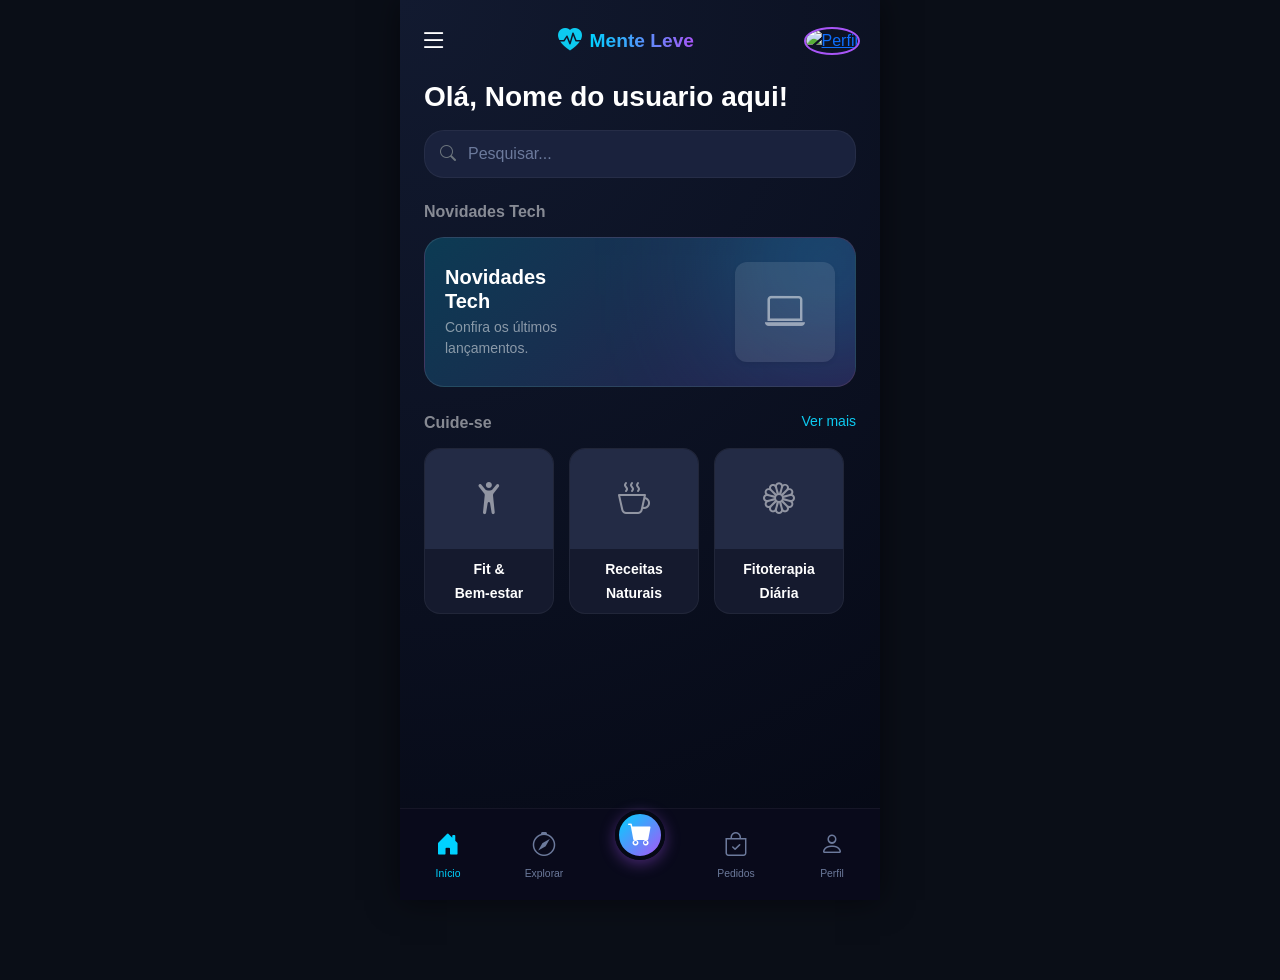
==== Trabalho hands On/index.html @ 8ce1e699 "Add files via upload" ====
<!DOCTYPE html>
<html lang="pt-BR">
<head>
  <meta charset="UTF-8">
  <meta name="viewport" content="width=device-width, initial-scale=1.0">
  <title>Mente Leve - Home</title>
  <!-- Bootstrap 5 CSS -->
  <link href="https://cdn.jsdelivr.net/npm/bootstrap@5.3.2/dist/css/bootstrap.min.css" rel="stylesheet">
  <!-- Bootstrap Icons -->
  <link rel="stylesheet" href="https://cdn.jsdelivr.net/npm/bootstrap-icons@1.11.1/font/bootstrap-icons.css">
  
  <style>
    /* =========================================
       CONFIGURAÇÕES GERAIS DA TELA
       ========================================= */
    body {
      background: #0a0e17; /* Fundo escuro padrão do app */
      font-family: 'Segoe UI', Tahoma, Geneva, Verdana, sans-serif;
      color: #ffffff;
      margin: 0;
      padding-bottom: 80px; /* Espaço para o menu inferior não cobrir o conteúdo */
    }

    /* Container simulando a tela do celular (para ficar bonito no PC também) */
    .app-container {
      max-width: 480px;
      margin: 0 auto;
      background: radial-gradient(circle at top left, #121a30 0%, #050814 100%);
      min-height: 100vh;
      box-shadow: 0 0 30px rgba(0,0,0,0.5);
      position: relative;
    }

    /* =========================================
       TOPO & BARRA DE PESQUISA
       ========================================= */
    .top-bar {
      padding: 20px 20px 10px 20px;
    }
    
    .app-logo-text {
      font-weight: 600;
      font-size: 1.2rem;
      background: linear-gradient(90deg, #00d2ff, #a855f7);
      -webkit-background-clip: text;
      -webkit-text-fill-color: transparent;
    }

    .profile-pic {
      width: 40px;
      height: 40px;
      border-radius: 50%;
      border: 2px solid #a855f7;
      object-fit: cover;
    }

    .search-box {
      background-color: #1a223d;
      border-radius: 20px;
      padding: 10px 15px;
      display: flex;
      align-items: center;
      gap: 10px;
      border: 1px solid rgba(255, 255, 255, 0.05);
    }

    .search-box input {
      background: transparent;
      border: none;
      color: #fff;
      width: 100%;
      outline: none;
    }

    .search-box input::placeholder {
      color: #6c7a9c;
    }

    /* =========================================
       SEÇÃO: NOVIDADES TECH (BANNER)
       ========================================= */
    .banner-card {
      background: linear-gradient(135deg, rgba(0, 210, 255, 0.2), rgba(168, 85, 247, 0.2));
      border: 1px solid rgba(255, 255, 255, 0.1);
      border-radius: 20px;
      height: 150px;
      display: flex;
      align-items: center;
      justify-content: space-between;
      padding: 20px;
      position: relative;
      overflow: hidden;
    }

    .banner-content {
      z-index: 2;
    }

    /* Espaço para a imagem do banner */
    .banner-img-placeholder {
      width: 100px;
      height: 100px;
      background: rgba(255,255,255,0.1);
      border-radius: 12px;
      display: flex;
      align-items: center;
      justify-content: center;
      z-index: 2;
    }

    /* Efeito de brilho no fundo do banner */
    .banner-card::after {
      content: '';
      position: absolute;
      top: -50px;
      right: -50px;
      width: 150px;
      height: 150px;
      background: #00d2ff;
      filter: blur(80px);
      z-index: 1;
      opacity: 0.4;
    }

    /* =========================================
       SEÇÃO: CUIDE-SE (CARDS HORIZONTAIS)
       ========================================= */
    .horizontal-scroll-container {
      display: flex;
      overflow-x: auto;
      gap: 15px;
      padding-bottom: 10px;
      /* Esconde a barra de rolagem */
      scrollbar-width: none; /* Firefox */
      -ms-overflow-style: none; /* IE e Edge */
    }
    .horizontal-scroll-container::-webkit-scrollbar {
      display: none; /* Chrome, Safari, Opera */
    }

    .category-card {
      min-width: 130px;
      background: #151a2e;
      border: 1px solid rgba(255, 255, 255, 0.05);
      border-radius: 16px;
      overflow: hidden;
      display: flex;
      flex-direction: column;
    }

    .category-img {
      height: 100px;
      background-color: #232b45;
      display: flex;
      align-items: center;
      justify-content: center;
    }

    /* =========================================
       MENU INFERIOR (CONSOLE)
       ========================================= */
    .footer-console {
      background: rgba(10, 11, 28, 0.95);
      backdrop-filter: blur(15px);
      border-top: 1px solid rgba(255, 255, 255, 0.05);
      position: fixed;
      bottom: 0;
      width: 100%;
      max-width: 480px; /* Acompanha o app-container */
      left: 50%;
      transform: translateX(-50%);
      z-index: 1000;
    }

    .nav-item-console {
      color: #6c7a9c;
      transition: all 0.3s ease;
      text-decoration: none;
      flex: 1;
      padding: 10px 0;
    }

    .console-label {
      font-size: 0.65rem;
      font-weight: 500;
      display: block;
      margin-top: 3px;
    }

    .nav-item-console:hover, .nav-item-console.active {
      color: #00d2ff;
    }

    .console-main-btn {
      position: relative;
      top: -20px;
    }

    .main-btn-circle {
      width: 50px;
      height: 50px;
      border-radius: 50%;
      background: linear-gradient(135deg, #00d2ff 0%, #a855f7 100%);
      color: #ffffff;
      margin: 0 auto;
      border: 4px solid #050814;
      display: flex;
      align-items: center;
      justify-content: center;
      box-shadow: 0 4px 15px rgba(168, 85, 247, 0.4);
    }
  </style>
</head>
<body>

  <!-- Wrapper Principal que simula a tela do App -->
  <div class="app-container">

    <!-- Header: Menu, Logo e Perfil -->
    <header class="top-bar d-flex justify-content-between align-items-center">
      <a href="#" class="text-white text-decoration-none fs-3">
        <i class="bi bi-list"></i>
      </a>
      
      <div class="d-flex align-items-center gap-2">
        <i class="bi bi-heart-pulse-fill text-info fs-4"></i>
        <span class="app-logo-text">Mente Leve</span>
      </div>

      <a href="#">
        <!-- Espaço para a foto de perfil da Ana -->
        <img src="https://ui-avatars.com/api/?name=Ana&background=a855f7&color=fff" alt="Perfil" class="profile-pic">
      </a>
    </header>

    <!-- Saudação -->
    <div class="px-4 pt-2 pb-3">
      <h1 class="fs-3 fw-bold mb-0">Olá, Nome do usuario aqui!</h1>
    </div>

    <!-- Barra de Pesquisa -->
    <div class="px-4 mb-4">
      <div class="search-box">
        <i class="bi bi-search text-secondary"></i>
        <input type="text" placeholder="Pesquisar...">
      </div>
    </div>

    <!-- Seção: Novidades Tech -->
    <div class="px-4 mb-4">
      <h2 class="fs-6 fw-bold mb-3 text-white-50">Novidades Tech</h2>
      
      <div class="banner-card">
        <div class="banner-content">
          <h3 class="fs-5 fw-bold text-white mb-1">Novidades<br>Tech</h3>
          <p class="small text-white-50 mb-0">Confira os últimos<br>lançamentos.</p>
        </div>
        <!-- Substitua o <div> abaixo pela tag <img> da sua imagem de notebook -->
        <div class="banner-img-placeholder shadow-sm">
          <i class="bi bi-laptop fs-1 text-white-50"></i>
        </div>
      </div>
    </div>

    <!-- Seção: Cuide-se (Cards Horizontais) -->
    <div class="px-4 mb-4">
      <div class="d-flex justify-content-between align-items-end mb-3">
        <h2 class="fs-6 fw-bold mb-0 text-white-50">Cuide-se</h2>
        <a href="#" class="text-info text-decoration-none small">Ver mais</a>
      </div>

      <!-- Container do Carrossel Horizontal -->
      <div class="horizontal-scroll-container">
        
        <!-- Card 1 -->
        <div class="category-card">
          <!-- Espaço para imagem -->
          <div class="category-img">
            <i class="bi bi-person-arms-up fs-2 text-white-50"></i>
          </div>
          <div class="p-2 text-center">
            <span class="small fw-semibold">Fit &<br>Bem-estar</span>
          </div>
        </div>

        <!-- Card 2 -->
        <div class="category-card">
          <!-- Espaço para imagem -->
          <div class="category-img">
            <i class="bi bi-cup-hot fs-2 text-white-50"></i>
          </div>
          <div class="p-2 text-center">
            <span class="small fw-semibold">Receitas<br>Naturais</span>
          </div>
        </div>

        <!-- Card 3 -->
        <div class="category-card">
          <!-- Espaço para imagem -->
          <div class="category-img">
            <i class="bi bi-flower1 fs-2 text-white-50"></i>
          </div>
          <div class="p-2 text-center">
            <span class="small fw-semibold">Fitoterapia<br>Diária</span>
          </div>
        </div>

      </div>
    </div>

    <!-- ==========================================
         MENU INFERIOR (CONSOLE APP) 
         ========================================== -->
    <nav class="footer-console d-flex justify-content-around align-items-center py-2">
      
      <!-- Início (Ativo) -->
      <a href="index.html" class="nav-item-console active text-center">
        <i class="bi bi-house-door-fill fs-4 d-block"></i>
        <span class="console-label">Início</span>
      </a>

      <!-- Explorar -->
      <a href="FarmaciaDigital.html" class="nav-item-console text-center">
        <i class="bi bi-compass fs-4 d-block"></i>
        <span class="console-label">Explorar</span>
      </a>

      <!-- Botão Central (Carrinho) -->
      <a href="carrinho.html" class="nav-item-console console-main-btn text-center">
        <div class="main-btn-circle">
          <i class="bi bi-cart-fill fs-4"></i>
        </div>
      </a>

      <!-- Pedidos -->
      <a href="RemediosCaseiros.html" class="nav-item-console text-center">
        <i class="bi bi-bag-check fs-4 d-block"></i>
        <span class="console-label">Pedidos</span>
      </a>

      <!-- Perfil -->
      <a href="Perfil.html" class="nav-item-console text-center">
        <i class="bi bi-person fs-4 d-block"></i>
        <span class="console-label">Perfil</span>
      </a>

    </nav>

  </div> <!-- Fim do app-container -->

  <!-- Bootstrap JS (Opcional, mas bom ter para animações de botões e afins) -->
  <script src="https://cdn.jsdelivr.net/npm/bootstrap@5.3.2/dist/js/bootstrap.bundle.min.js"></script>
</body>
</html>
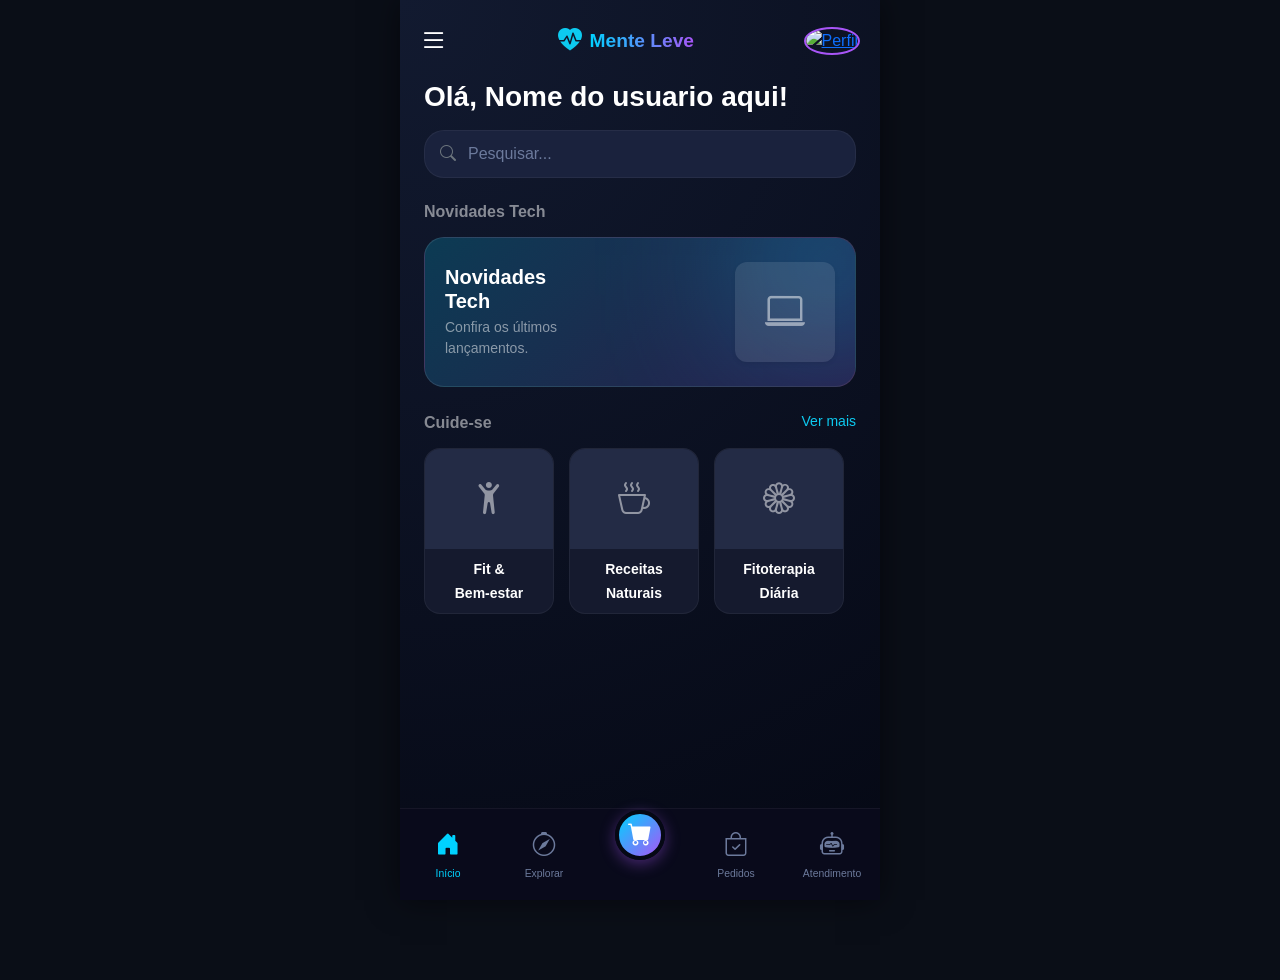
==== commit 1131d078: "Update index.html" ====
--- a/Trabalho hands On/index.html
+++ b/Trabalho hands On/index.html
@@ -1,5 +1,6 @@
 <!DOCTYPE html>
 <html lang="pt-BR">
+
 <head>
   <meta charset="UTF-8">
   <meta name="viewport" content="width=device-width, initial-scale=1.0">
@@ -8,209 +9,9 @@
   <link href="https://cdn.jsdelivr.net/npm/bootstrap@5.3.2/dist/css/bootstrap.min.css" rel="stylesheet">
   <!-- Bootstrap Icons -->
   <link rel="stylesheet" href="https://cdn.jsdelivr.net/npm/bootstrap-icons@1.11.1/font/bootstrap-icons.css">
-  
-  <style>
-    /* =========================================
-       CONFIGURAÇÕES GERAIS DA TELA
-       ========================================= */
-    body {
-      background: #0a0e17; /* Fundo escuro padrão do app */
-      font-family: 'Segoe UI', Tahoma, Geneva, Verdana, sans-serif;
-      color: #ffffff;
-      margin: 0;
-      padding-bottom: 80px; /* Espaço para o menu inferior não cobrir o conteúdo */
-    }
+  <link rel="stylesheet" href="prrincipal/principal.css">
+</head>
 
-    /* Container simulando a tela do celular (para ficar bonito no PC também) */
-    .app-container {
-      max-width: 480px;
-      margin: 0 auto;
-      background: radial-gradient(circle at top left, #121a30 0%, #050814 100%);
-      min-height: 100vh;
-      box-shadow: 0 0 30px rgba(0,0,0,0.5);
-      position: relative;
-    }
-
-    /* =========================================
-       TOPO & BARRA DE PESQUISA
-       ========================================= */
-    .top-bar {
-      padding: 20px 20px 10px 20px;
-    }
-    
-    .app-logo-text {
-      font-weight: 600;
-      font-size: 1.2rem;
-      background: linear-gradient(90deg, #00d2ff, #a855f7);
-      -webkit-background-clip: text;
-      -webkit-text-fill-color: transparent;
-    }
-
-    .profile-pic {
-      width: 40px;
-      height: 40px;
-      border-radius: 50%;
-      border: 2px solid #a855f7;
-      object-fit: cover;
-    }
-
-    .search-box {
-      background-color: #1a223d;
-      border-radius: 20px;
-      padding: 10px 15px;
-      display: flex;
-      align-items: center;
-      gap: 10px;
-      border: 1px solid rgba(255, 255, 255, 0.05);
-    }
-
-    .search-box input {
-      background: transparent;
-      border: none;
-      color: #fff;
-      width: 100%;
-      outline: none;
-    }
-
-    .search-box input::placeholder {
-      color: #6c7a9c;
-    }
-
-    /* =========================================
-       SEÇÃO: NOVIDADES TECH (BANNER)
-       ========================================= */
-    .banner-card {
-      background: linear-gradient(135deg, rgba(0, 210, 255, 0.2), rgba(168, 85, 247, 0.2));
-      border: 1px solid rgba(255, 255, 255, 0.1);
-      border-radius: 20px;
-      height: 150px;
-      display: flex;
-      align-items: center;
-      justify-content: space-between;
-      padding: 20px;
-      position: relative;
-      overflow: hidden;
-    }
-
-    .banner-content {
-      z-index: 2;
-    }
-
-    /* Espaço para a imagem do banner */
-    .banner-img-placeholder {
-      width: 100px;
-      height: 100px;
-      background: rgba(255,255,255,0.1);
-      border-radius: 12px;
-      display: flex;
-      align-items: center;
-      justify-content: center;
-      z-index: 2;
-    }
-
-    /* Efeito de brilho no fundo do banner */
-    .banner-card::after {
-      content: '';
-      position: absolute;
-      top: -50px;
-      right: -50px;
-      width: 150px;
-      height: 150px;
-      background: #00d2ff;
-      filter: blur(80px);
-      z-index: 1;
-      opacity: 0.4;
-    }
-
-    /* =========================================
-       SEÇÃO: CUIDE-SE (CARDS HORIZONTAIS)
-       ========================================= */
-    .horizontal-scroll-container {
-      display: flex;
-      overflow-x: auto;
-      gap: 15px;
-      padding-bottom: 10px;
-      /* Esconde a barra de rolagem */
-      scrollbar-width: none; /* Firefox */
-      -ms-overflow-style: none; /* IE e Edge */
-    }
-    .horizontal-scroll-container::-webkit-scrollbar {
-      display: none; /* Chrome, Safari, Opera */
-    }
-
-    .category-card {
-      min-width: 130px;
-      background: #151a2e;
-      border: 1px solid rgba(255, 255, 255, 0.05);
-      border-radius: 16px;
-      overflow: hidden;
-      display: flex;
-      flex-direction: column;
-    }
-
-    .category-img {
-      height: 100px;
-      background-color: #232b45;
-      display: flex;
-      align-items: center;
-      justify-content: center;
-    }
-
-    /* =========================================
-       MENU INFERIOR (CONSOLE)
-       ========================================= */
-    .footer-console {
-      background: rgba(10, 11, 28, 0.95);
-      backdrop-filter: blur(15px);
-      border-top: 1px solid rgba(255, 255, 255, 0.05);
-      position: fixed;
-      bottom: 0;
-      width: 100%;
-      max-width: 480px; /* Acompanha o app-container */
-      left: 50%;
-      transform: translateX(-50%);
-      z-index: 1000;
-    }
-
-    .nav-item-console {
-      color: #6c7a9c;
-      transition: all 0.3s ease;
-      text-decoration: none;
-      flex: 1;
-      padding: 10px 0;
-    }
-
-    .console-label {
-      font-size: 0.65rem;
-      font-weight: 500;
-      display: block;
-      margin-top: 3px;
-    }
-
-    .nav-item-console:hover, .nav-item-console.active {
-      color: #00d2ff;
-    }
-
-    .console-main-btn {
-      position: relative;
-      top: -20px;
-    }
-
-    .main-btn-circle {
-      width: 50px;
-      height: 50px;
-      border-radius: 50%;
-      background: linear-gradient(135deg, #00d2ff 0%, #a855f7 100%);
-      color: #ffffff;
-      margin: 0 auto;
-      border: 4px solid #050814;
-      display: flex;
-      align-items: center;
-      justify-content: center;
-      box-shadow: 0 4px 15px rgba(168, 85, 247, 0.4);
-    }
-  </style>
-</head>
 <body>
 
   <!-- Wrapper Principal que simula a tela do App -->
@@ -221,13 +22,13 @@
       <a href="#" class="text-white text-decoration-none fs-3">
         <i class="bi bi-list"></i>
       </a>
-      
+
       <div class="d-flex align-items-center gap-2">
         <i class="bi bi-heart-pulse-fill text-info fs-4"></i>
         <span class="app-logo-text">Mente Leve</span>
       </div>
 
-      <a href="#">
+      <a href="Perfil.html">
         <!-- Espaço para a foto de perfil da Ana -->
         <img src="https://ui-avatars.com/api/?name=Ana&background=a855f7&color=fff" alt="Perfil" class="profile-pic">
       </a>
@@ -249,7 +50,7 @@
     <!-- Seção: Novidades Tech -->
     <div class="px-4 mb-4">
       <h2 class="fs-6 fw-bold mb-3 text-white-50">Novidades Tech</h2>
-      
+
       <div class="banner-card">
         <div class="banner-content">
           <h3 class="fs-5 fw-bold text-white mb-1">Novidades<br>Tech</h3>
@@ -271,7 +72,7 @@
 
       <!-- Container do Carrossel Horizontal -->
       <div class="horizontal-scroll-container">
-        
+
         <!-- Card 1 -->
         <div class="category-card">
           <!-- Espaço para imagem -->
@@ -312,7 +113,7 @@
          MENU INFERIOR (CONSOLE APP) 
          ========================================== -->
     <nav class="footer-console d-flex justify-content-around align-items-center py-2">
-      
+
       <!-- Início (Ativo) -->
       <a href="index.html" class="nav-item-console active text-center">
         <i class="bi bi-house-door-fill fs-4 d-block"></i>
@@ -339,9 +140,9 @@
       </a>
 
       <!-- Perfil -->
-      <a href="Perfil.html" class="nav-item-console text-center">
-        <i class="bi bi-person fs-4 d-block"></i>
-        <span class="console-label">Perfil</span>
+      <a href="Atendimento.html" class="nav-item-console text-center">
+        <i class="bi bi-robot fs-4 d-block"></i>
+        <span class="console-label">Atendimento</span>
       </a>
 
     </nav>
@@ -351,4 +152,5 @@
   <!-- Bootstrap JS (Opcional, mas bom ter para animações de botões e afins) -->
   <script src="https://cdn.jsdelivr.net/npm/bootstrap@5.3.2/dist/js/bootstrap.bundle.min.js"></script>
 </body>
-</html>+
+</html>
--- a/Trabalho hands On/prrincipal/principal.css
+++ b/Trabalho hands On/prrincipal/principal.css
@@ -0,0 +1,207 @@
+    /* =========================================
+       CONFIGURAÇÕES GERAIS DA TELA
+       ========================================= */
+    body {
+        background: #0a0e17;
+        /* Fundo escuro padrão do app */
+        font-family: 'Segoe UI', Tahoma, Geneva, Verdana, sans-serif;
+        color: #ffffff;
+        margin: 0;
+        padding-bottom: 80px;
+        /* Espaço para o menu inferior não cobrir o conteúdo */
+    }
+
+    /* Container simulando a tela do celular (para ficar bonito no PC também) */
+    .app-container {
+        max-width: 480px;
+        margin: 0 auto;
+        background: radial-gradient(circle at top left, #121a30 0%, #050814 100%);
+        min-height: 100vh;
+        box-shadow: 0 0 30px rgba(0, 0, 0, 0.5);
+        position: relative;
+    }
+
+    /* =========================================
+       TOPO & BARRA DE PESQUISA
+       ========================================= */
+    .top-bar {
+        padding: 20px 20px 10px 20px;
+    }
+
+    .app-logo-text {
+        font-weight: 600;
+        font-size: 1.2rem;
+        background: linear-gradient(90deg, #00d2ff, #a855f7);
+        -webkit-background-clip: text;
+        -webkit-text-fill-color: transparent;
+    }
+
+    .profile-pic {
+        width: 40px;
+        height: 40px;
+        border-radius: 50%;
+        border: 2px solid #a855f7;
+        object-fit: cover;
+    }
+
+    .search-box {
+        background-color: #1a223d;
+        border-radius: 20px;
+        padding: 10px 15px;
+        display: flex;
+        align-items: center;
+        gap: 10px;
+        border: 1px solid rgba(255, 255, 255, 0.05);
+    }
+
+    .search-box input {
+        background: transparent;
+        border: none;
+        color: #fff;
+        width: 100%;
+        outline: none;
+    }
+
+    .search-box input::placeholder {
+        color: #6c7a9c;
+    }
+
+    /* =========================================
+       SEÇÃO: NOVIDADES TECH (BANNER)
+       ========================================= */
+    .banner-card {
+        background: linear-gradient(135deg, rgba(0, 210, 255, 0.2), rgba(168, 85, 247, 0.2));
+        border: 1px solid rgba(255, 255, 255, 0.1);
+        border-radius: 20px;
+        height: 150px;
+        display: flex;
+        align-items: center;
+        justify-content: space-between;
+        padding: 20px;
+        position: relative;
+        overflow: hidden;
+    }
+
+    .banner-content {
+        z-index: 2;
+    }
+
+    /* Espaço para a imagem do banner */
+    .banner-img-placeholder {
+        width: 100px;
+        height: 100px;
+        background: rgba(255, 255, 255, 0.1);
+        border-radius: 12px;
+        display: flex;
+        align-items: center;
+        justify-content: center;
+        z-index: 2;
+    }
+
+    /* Efeito de brilho no fundo do banner */
+    .banner-card::after {
+        content: '';
+        position: absolute;
+        top: -50px;
+        right: -50px;
+        width: 150px;
+        height: 150px;
+        background: #00d2ff;
+        filter: blur(80px);
+        z-index: 1;
+        opacity: 0.4;
+    }
+
+    /* =========================================
+       SEÇÃO: CUIDE-SE (CARDS HORIZONTAIS)
+       ========================================= */
+    .horizontal-scroll-container {
+        display: flex;
+        overflow-x: auto;
+        gap: 15px;
+        padding-bottom: 10px;
+        /* Esconde a barra de rolagem */
+        scrollbar-width: none;
+        /* Firefox */
+        -ms-overflow-style: none;
+        /* IE e Edge */
+    }
+
+    .horizontal-scroll-container::-webkit-scrollbar {
+        display: none;
+        /* Chrome, Safari, Opera */
+    }
+
+    .category-card {
+        min-width: 130px;
+        background: #151a2e;
+        border: 1px solid rgba(255, 255, 255, 0.05);
+        border-radius: 16px;
+        overflow: hidden;
+        display: flex;
+        flex-direction: column;
+    }
+
+    .category-img {
+        height: 100px;
+        background-color: #232b45;
+        display: flex;
+        align-items: center;
+        justify-content: center;
+    }
+
+    /* =========================================
+       MENU INFERIOR (CONSOLE)
+       ========================================= */
+    .footer-console {
+        background: rgba(10, 11, 28, 0.95);
+        backdrop-filter: blur(15px);
+        border-top: 1px solid rgba(255, 255, 255, 0.05);
+        position: fixed;
+        bottom: 0;
+        width: 100%;
+        max-width: 480px;
+        /* Acompanha o app-container */
+        left: 50%;
+        transform: translateX(-50%);
+        z-index: 1000;
+    }
+
+    .nav-item-console {
+        color: #6c7a9c;
+        transition: all 0.3s ease;
+        text-decoration: none;
+        flex: 1;
+        padding: 10px 0;
+    }
+
+    .console-label {
+        font-size: 0.65rem;
+        font-weight: 500;
+        display: block;
+        margin-top: 3px;
+    }
+
+    .nav-item-console:hover,
+    .nav-item-console.active {
+        color: #00d2ff;
+    }
+
+    .console-main-btn {
+        position: relative;
+        top: -20px;
+    }
+
+    .main-btn-circle {
+        width: 50px;
+        height: 50px;
+        border-radius: 50%;
+        background: linear-gradient(135deg, #00d2ff 0%, #a855f7 100%);
+        color: #ffffff;
+        margin: 0 auto;
+        border: 4px solid #050814;
+        display: flex;
+        align-items: center;
+        justify-content: center;
+        box-shadow: 0 4px 15px rgba(168, 85, 247, 0.4);
+    }
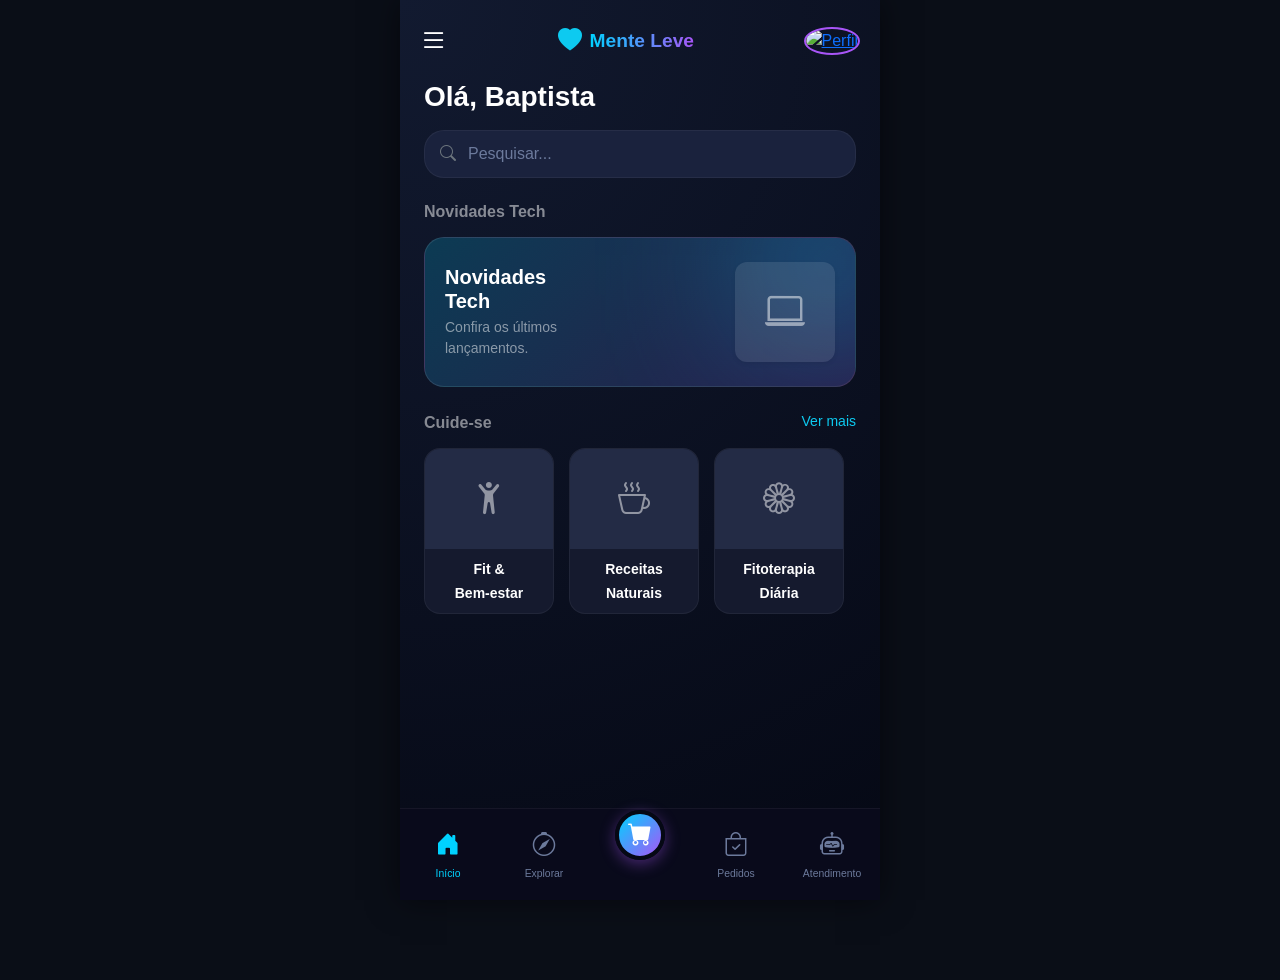
==== commit 74f5aaf3: "Arrumadas e personalidade" ====
--- a/Trabalho hands On/index.html
+++ b/Trabalho hands On/index.html
@@ -24,19 +24,19 @@
       </a>
 
       <div class="d-flex align-items-center gap-2">
-        <i class="bi bi-heart-pulse-fill text-info fs-4"></i>
+        <i class="bi bi-heart-fill text-info fs-4"></i>
         <span class="app-logo-text">Mente Leve</span>
       </div>
 
       <a href="Perfil.html">
         <!-- Espaço para a foto de perfil da Ana -->
-        <img src="https://ui-avatars.com/api/?name=Ana&background=a855f7&color=fff" alt="Perfil" class="profile-pic">
+        <img src="https://ui-avatars.com/api/?name=Pedro Baptista&background=a855f7&color=fff" alt="Perfil" class="profile-pic">
       </a>
     </header>
 
     <!-- Saudação -->
     <div class="px-4 pt-2 pb-3">
-      <h1 class="fs-3 fw-bold mb-0">Olá, Nome do usuario aqui!</h1>
+      <h1 class="fs-3 fw-bold mb-0">Olá, Baptista</h1>
     </div>
 
     <!-- Barra de Pesquisa -->
